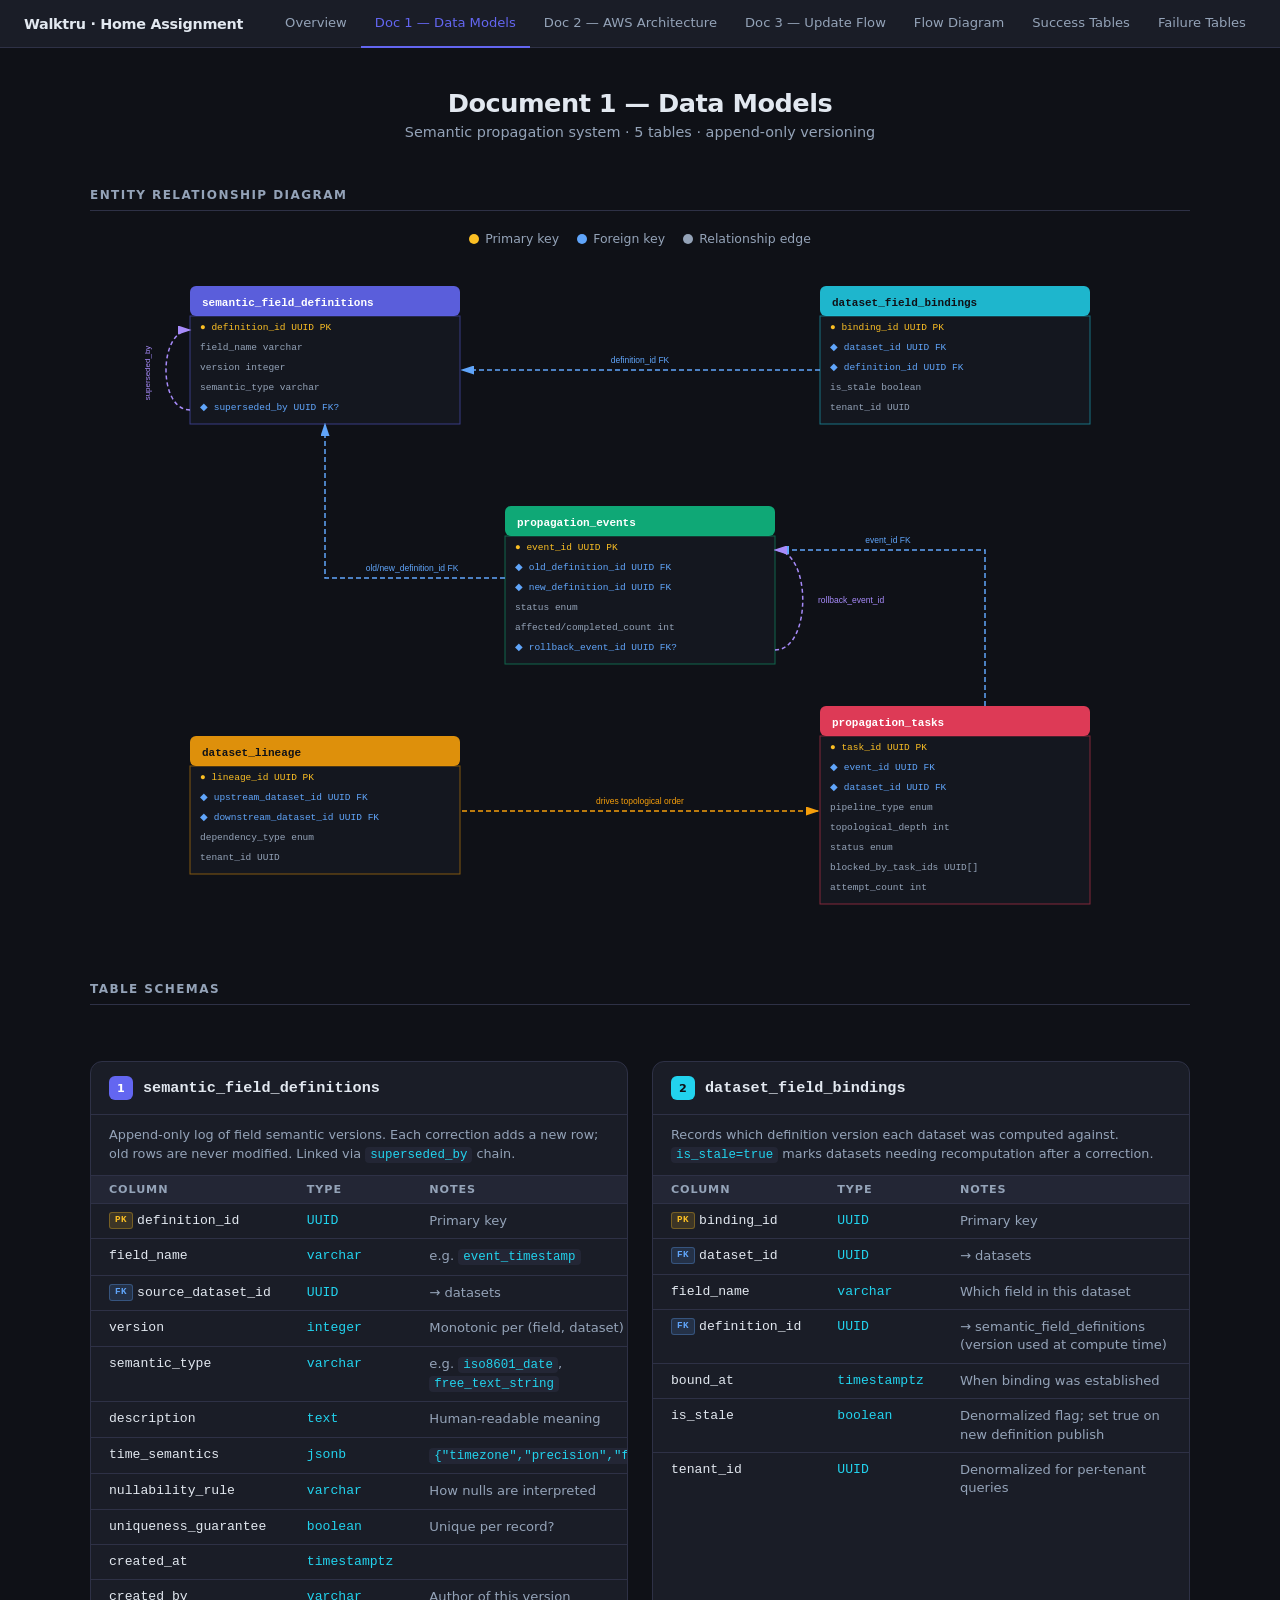
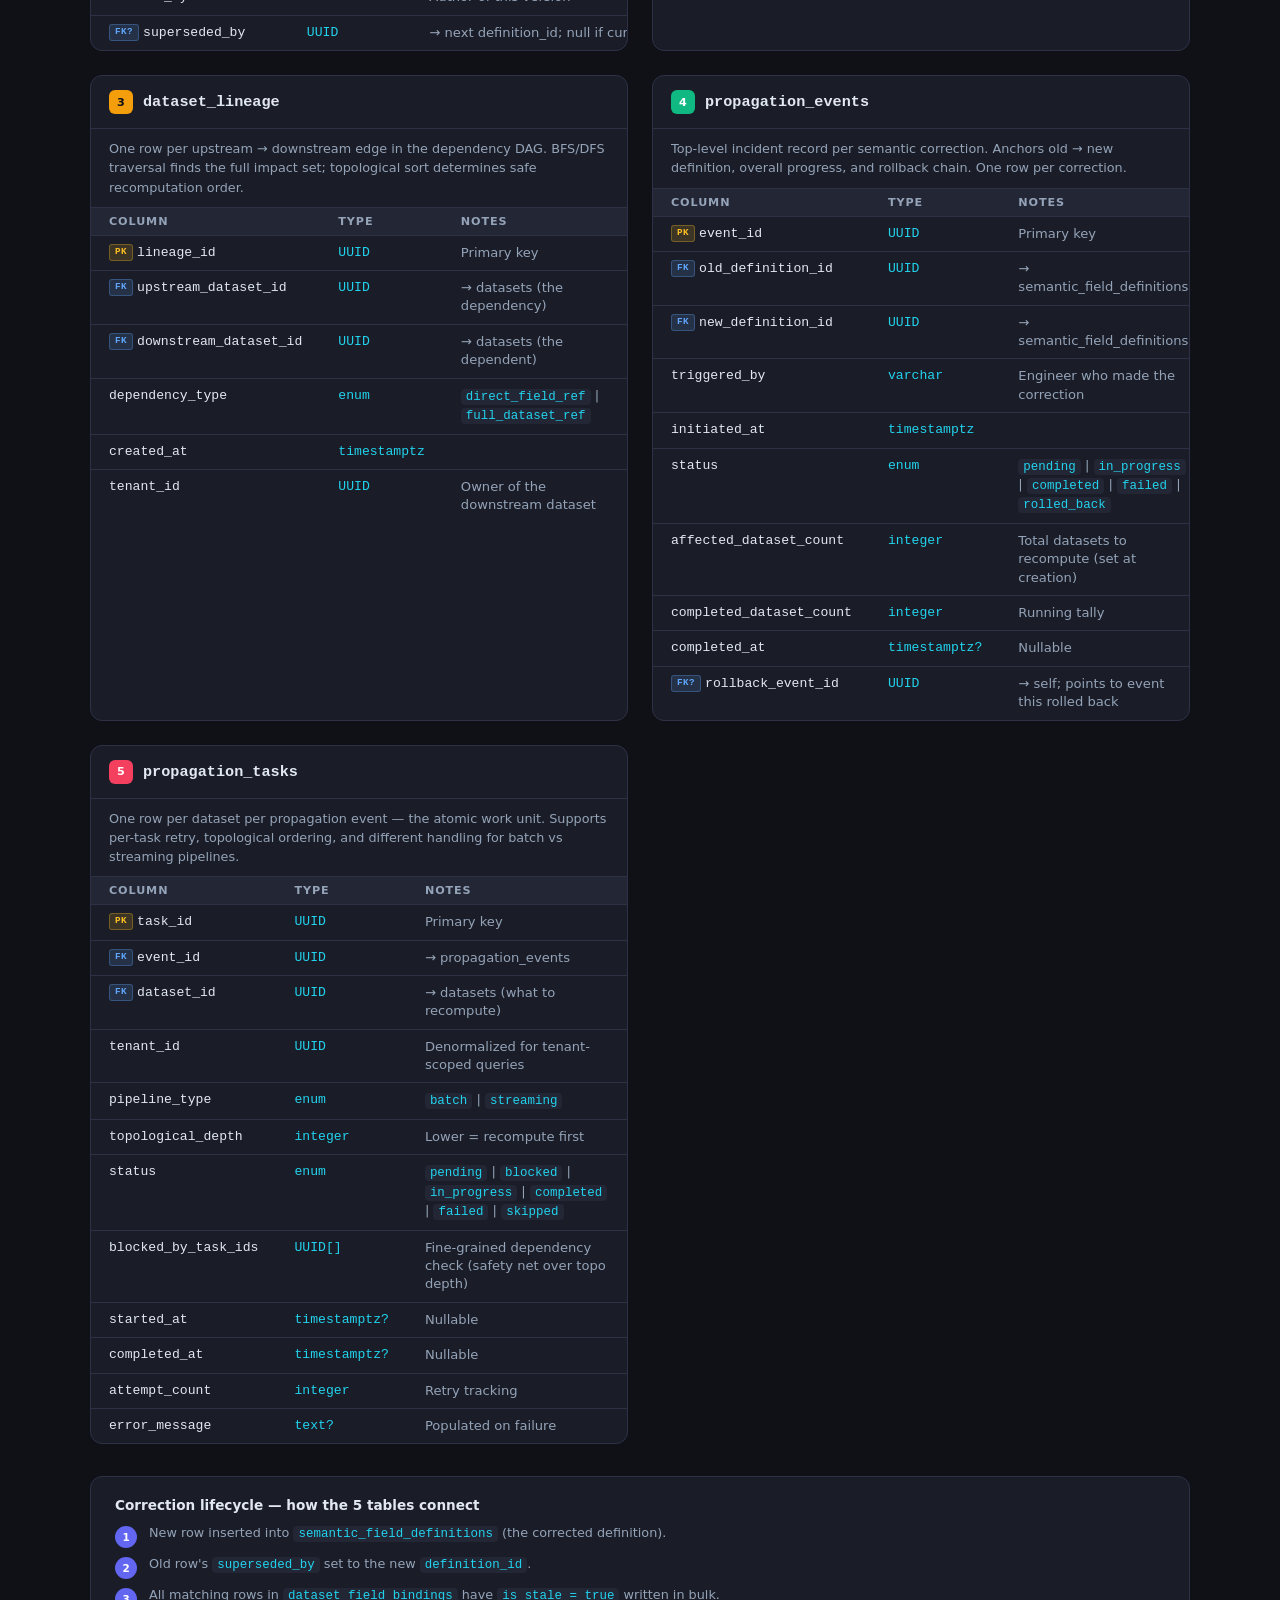
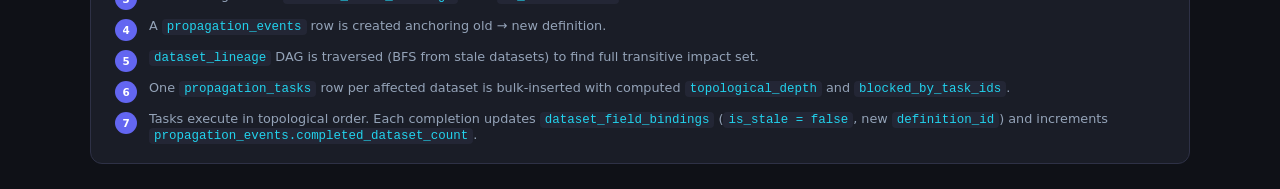
==== pages/doc1.html @ 8ffcbc3f "restructure for github pages" ====
<!DOCTYPE html>
<html lang="en">
<head>
  <meta charset="UTF-8" />
  <meta name="viewport" content="width=device-width, initial-scale=1.0" />
  <title>Doc 1 — Data Models</title>
  <link rel="stylesheet" href="../assets/style.css" />
  <style>
    /* ── ERD ── */
    .erd-container {
      max-width: 1100px;
      margin: 0 auto 56px;
    }
    .erd-wrapper {
      position: relative;
      width: 100%;
      height: 660px;
    }
    svg#erd {
      width: 100%;
      height: 100%;
      overflow: visible;
    }

    /* ── Legend ── */
    .legend {
      display: flex;
      align-items: center;
      gap: 18px;
      justify-content: center;
      margin-bottom: 20px;
      font-size: 0.78rem;
      color: var(--muted);
    }
    .legend-item { display: flex; align-items: center; gap: 6px; }
    .legend-dot { width: 10px; height: 10px; border-radius: 50%; }

    /* ── Table cards ── */
    .cards-container {
      max-width: 1100px;
      margin: 0 auto;
      display: grid;
      grid-template-columns: repeat(auto-fill, minmax(420px, 1fr));
      gap: 24px;
    }
    .card {
      background: var(--surface);
      border: 1px solid var(--border);
      border-radius: 12px;
      overflow: hidden;
    }
    .card-header {
      padding: 14px 18px;
      display: flex;
      align-items: center;
      gap: 10px;
      border-bottom: 1px solid var(--border);
    }
    .card-number {
      width: 24px;
      height: 24px;
      border-radius: 6px;
      display: flex;
      align-items: center;
      justify-content: center;
      font-size: 0.7rem;
      font-weight: 800;
      flex-shrink: 0;
    }
    .card-title {
      font-family: 'Consolas', 'Fira Code', monospace;
      font-size: 0.95rem;
      font-weight: 600;
    }
    .card-purpose {
      padding: 10px 18px;
      font-size: 0.8rem;
      color: var(--muted);
      border-bottom: 1px solid var(--border);
      line-height: 1.5;
    }
    table.schema {
      width: 100%;
      border-collapse: collapse;
    }
    table.schema thead tr { background: var(--surface2); }
    table.schema thead th {
      padding: 7px 18px;
      font-size: 0.7rem;
      font-weight: 700;
      letter-spacing: 0.08em;
      text-transform: uppercase;
      color: var(--muted);
      text-align: left;
    }
    table.schema tbody tr { border-top: 1px solid var(--border); }
    table.schema tbody tr:hover { background: rgba(255,255,255,0.02); }
    table.schema td {
      padding: 8px 18px;
      vertical-align: top;
      font-size: 0.82rem;
      line-height: 1.4;
    }
    .col-name {
      font-family: 'Consolas', 'Fira Code', monospace;
      font-weight: 500;
      white-space: nowrap;
    }
    .col-type {
      color: var(--accent2);
      font-family: 'Consolas', 'Fira Code', monospace;
      font-size: 0.75rem;
      white-space: nowrap;
    }
    .col-notes { color: var(--muted); font-size: 0.78rem; }

    /* colour strips per table */
    .c1 { background: var(--accent); }
    .c2 { background: var(--accent2); }
    .c3 { background: var(--accent3); }
    .c4 { background: var(--accent4); }
    .c5 { background: var(--accent5); }
  </style>
</head>
<body>
<div class="page-content">

<h1>Document 1 — Data Models</h1>
<p class="subtitle">Semantic propagation system · 5 tables · append-only versioning</p>

<!-- ──────────────── ERD ──────────────── -->
<div class="erd-container">
  <p class="section-title">Entity Relationship Diagram</p>

  <div class="legend">
    <div class="legend-item"><div class="legend-dot" style="background:var(--pk)"></div>Primary key</div>
    <div class="legend-item"><div class="legend-dot" style="background:var(--fk)"></div>Foreign key</div>
    <div class="legend-item"><div class="legend-dot" style="background:var(--muted)"></div>Relationship edge</div>
  </div>

  <div class="erd-wrapper">
    <svg id="erd" viewBox="0 0 1000 660" xmlns="http://www.w3.org/2000/svg">
      <defs>
        <marker id="arr-blue" markerWidth="9" markerHeight="6" refX="8" refY="3" orient="auto">
          <path d="M0,0 L9,3 L0,6 Z" fill="#60a5fa"/>
        </marker>
        <marker id="arr-purple" markerWidth="9" markerHeight="6" refX="8" refY="3" orient="auto">
          <path d="M0,0 L9,3 L0,6 Z" fill="#a78bfa"/>
        </marker>
        <marker id="arr-amber" markerWidth="9" markerHeight="6" refX="8" refY="3" orient="auto">
          <path d="M0,0 L9,3 L0,6 Z" fill="#f59e0b"/>
        </marker>
      </defs>

      <!-- T1: semantic_field_definitions -->
      <rect x="50" y="20" width="270" height="30" rx="6" fill="#6366f1" opacity="0.9"/>
      <text x="62" y="40" font-size="11" font-weight="700" font-family="Consolas,monospace" fill="white">semantic_field_definitions</text>
      <rect x="50" y="50" width="270" height="108" fill="#1a1d27" stroke="#6366f1" stroke-width="1" opacity="0.5"/>
      <text x="60" y="64"  font-size="9.5" font-family="Consolas,monospace" fill="#fbbf24">● definition_id      UUID PK</text>
      <text x="60" y="84"  font-size="9.5" font-family="Consolas,monospace" fill="#94a3b8">  field_name          varchar</text>
      <text x="60" y="104" font-size="9.5" font-family="Consolas,monospace" fill="#94a3b8">  version             integer</text>
      <text x="60" y="124" font-size="9.5" font-family="Consolas,monospace" fill="#94a3b8">  semantic_type       varchar</text>
      <text x="60" y="144" font-size="9.5" font-family="Consolas,monospace" fill="#60a5fa">◆ superseded_by      UUID FK?</text>

      <!-- T2: dataset_field_bindings -->
      <rect x="680" y="20" width="270" height="30" rx="6" fill="#22d3ee" opacity="0.85"/>
      <text x="692" y="40" font-size="11" font-weight="700" font-family="Consolas,monospace" fill="#0f1117">dataset_field_bindings</text>
      <rect x="680" y="50" width="270" height="108" fill="#1a1d27" stroke="#22d3ee" stroke-width="1" opacity="0.5"/>
      <text x="690" y="64"  font-size="9.5" font-family="Consolas,monospace" fill="#fbbf24">● binding_id         UUID PK</text>
      <text x="690" y="84"  font-size="9.5" font-family="Consolas,monospace" fill="#60a5fa">◆ dataset_id         UUID FK</text>
      <text x="690" y="104" font-size="9.5" font-family="Consolas,monospace" fill="#60a5fa">◆ definition_id      UUID FK</text>
      <text x="690" y="124" font-size="9.5" font-family="Consolas,monospace" fill="#94a3b8">  is_stale            boolean</text>
      <text x="690" y="144" font-size="9.5" font-family="Consolas,monospace" fill="#94a3b8">  tenant_id           UUID</text>

      <!-- T4: propagation_events -->
      <rect x="365" y="240" width="270" height="30" rx="6" fill="#10b981" opacity="0.9"/>
      <text x="377" y="260" font-size="11" font-weight="700" font-family="Consolas,monospace" fill="white">propagation_events</text>
      <rect x="365" y="270" width="270" height="128" fill="#1a1d27" stroke="#10b981" stroke-width="1" opacity="0.5"/>
      <text x="375" y="284" font-size="9.5" font-family="Consolas,monospace" fill="#fbbf24">● event_id               UUID PK</text>
      <text x="375" y="304" font-size="9.5" font-family="Consolas,monospace" fill="#60a5fa">◆ old_definition_id       UUID FK</text>
      <text x="375" y="324" font-size="9.5" font-family="Consolas,monospace" fill="#60a5fa">◆ new_definition_id       UUID FK</text>
      <text x="375" y="344" font-size="9.5" font-family="Consolas,monospace" fill="#94a3b8">  status                   enum</text>
      <text x="375" y="364" font-size="9.5" font-family="Consolas,monospace" fill="#94a3b8">  affected/completed_count int</text>
      <text x="375" y="384" font-size="9.5" font-family="Consolas,monospace" fill="#60a5fa">◆ rollback_event_id       UUID FK?</text>

      <!-- T3: dataset_lineage -->
      <rect x="50" y="470" width="270" height="30" rx="6" fill="#f59e0b" opacity="0.9"/>
      <text x="62" y="490" font-size="11" font-weight="700" font-family="Consolas,monospace" fill="#0f1117">dataset_lineage</text>
      <rect x="50" y="500" width="270" height="108" fill="#1a1d27" stroke="#f59e0b" stroke-width="1" opacity="0.5"/>
      <text x="60" y="514" font-size="9.5" font-family="Consolas,monospace" fill="#fbbf24">● lineage_id              UUID PK</text>
      <text x="60" y="534" font-size="9.5" font-family="Consolas,monospace" fill="#60a5fa">◆ upstream_dataset_id     UUID FK</text>
      <text x="60" y="554" font-size="9.5" font-family="Consolas,monospace" fill="#60a5fa">◆ downstream_dataset_id   UUID FK</text>
      <text x="60" y="574" font-size="9.5" font-family="Consolas,monospace" fill="#94a3b8">  dependency_type          enum</text>
      <text x="60" y="594" font-size="9.5" font-family="Consolas,monospace" fill="#94a3b8">  tenant_id                UUID</text>

      <!-- T5: propagation_tasks -->
      <rect x="680" y="440" width="270" height="30" rx="6" fill="#f43f5e" opacity="0.9"/>
      <text x="692" y="460" font-size="11" font-weight="700" font-family="Consolas,monospace" fill="white">propagation_tasks</text>
      <rect x="680" y="470" width="270" height="168" fill="#1a1d27" stroke="#f43f5e" stroke-width="1" opacity="0.5"/>
      <text x="690" y="484" font-size="9.5" font-family="Consolas,monospace" fill="#fbbf24">● task_id              UUID PK</text>
      <text x="690" y="504" font-size="9.5" font-family="Consolas,monospace" fill="#60a5fa">◆ event_id             UUID FK</text>
      <text x="690" y="524" font-size="9.5" font-family="Consolas,monospace" fill="#60a5fa">◆ dataset_id           UUID FK</text>
      <text x="690" y="544" font-size="9.5" font-family="Consolas,monospace" fill="#94a3b8">  pipeline_type          enum</text>
      <text x="690" y="564" font-size="9.5" font-family="Consolas,monospace" fill="#94a3b8">  topological_depth      int</text>
      <text x="690" y="584" font-size="9.5" font-family="Consolas,monospace" fill="#94a3b8">  status                 enum</text>
      <text x="690" y="604" font-size="9.5" font-family="Consolas,monospace" fill="#94a3b8">  blocked_by_task_ids    UUID[]</text>
      <text x="690" y="624" font-size="9.5" font-family="Consolas,monospace" fill="#94a3b8">  attempt_count          int</text>

      <!-- ARROWS -->
      <!-- 1: T2 → T1  definition_id FK -->
      <line x1="680" y1="104" x2="322" y2="104"
            stroke="#60a5fa" stroke-width="1.5" stroke-dasharray="5,3"
            marker-end="url(#arr-blue)"/>
      <text x="500" y="97" font-size="8.5" fill="#60a5fa" text-anchor="middle" font-family="sans-serif">definition_id FK</text>

      <!-- 2: T1 self-ref superseded_by -->
      <path d="M 50,144 C 18,144 18,64 50,64"
            stroke="#a78bfa" stroke-width="1.5" stroke-dasharray="4,3" fill="none"
            marker-end="url(#arr-purple)"/>
      <text x="10" y="107" font-size="8" fill="#a78bfa" text-anchor="middle" font-family="sans-serif"
            transform="rotate(-90 10 107)">superseded_by</text>

      <!-- 3: T4 → T1  old/new_definition_id FK -->
      <path d="M 365,312 L 185,312 L 185,158"
            stroke="#60a5fa" stroke-width="1.5" stroke-dasharray="5,3" fill="none"
            marker-end="url(#arr-blue)"/>
      <text x="272" y="305" font-size="8.5" fill="#60a5fa" text-anchor="middle" font-family="sans-serif">old/new_definition_id FK</text>

      <!-- 4: T5 → T4  event_id FK -->
      <path d="M 845,440 L 845,284 L 637,284"
            stroke="#60a5fa" stroke-width="1.5" stroke-dasharray="5,3" fill="none"
            marker-end="url(#arr-blue)"/>
      <text x="748" y="277" font-size="8.5" fill="#60a5fa" text-anchor="middle" font-family="sans-serif">event_id FK</text>

      <!-- 5: T4 self-ref rollback_event_id -->
      <path d="M 635,384 C 672,384 672,284 635,284"
            stroke="#a78bfa" stroke-width="1.5" stroke-dasharray="4,3" fill="none"
            marker-end="url(#arr-purple)"/>
      <text x="678" y="337" font-size="8.5" fill="#a78bfa" text-anchor="start" font-family="sans-serif">rollback_event_id</text>

      <!-- 6: T3 → T5  drives topological order -->
      <line x1="322" y1="545" x2="678" y2="545"
            stroke="#f59e0b" stroke-width="1.5" stroke-dasharray="5,3"
            marker-end="url(#arr-amber)"/>
      <text x="500" y="538" font-size="8.5" fill="#f59e0b" text-anchor="middle" font-family="sans-serif">drives topological order</text>
    </svg>
  </div>
</div>

<!-- ──────────────── TABLE CARDS ──────────────── -->
<div class="erd-container" style="margin-top:0;">
  <p class="section-title">Table Schemas</p>
</div>

<div class="cards-container">

  <!-- Table 1 -->
  <div class="card">
    <div class="card-header">
      <div class="card-number c1" style="color:white">1</div>
      <div class="card-title">semantic_field_definitions</div>
    </div>
    <div class="card-purpose">Append-only log of field semantic versions. Each correction adds a new row; old rows are never modified. Linked via <code>superseded_by</code> chain.</div>
    <table class="schema">
      <thead><tr><th>Column</th><th>Type</th><th>Notes</th></tr></thead>
      <tbody>
        <tr><td class="col-name"><span class="badge pk">PK</span>definition_id</td><td class="col-type">UUID</td><td class="col-notes">Primary key</td></tr>
        <tr><td class="col-name">field_name</td><td class="col-type">varchar</td><td class="col-notes">e.g. <code>event_timestamp</code></td></tr>
        <tr><td class="col-name"><span class="badge fk">FK</span>source_dataset_id</td><td class="col-type">UUID</td><td class="col-notes">→ datasets</td></tr>
        <tr><td class="col-name">version</td><td class="col-type">integer</td><td class="col-notes">Monotonic per (field, dataset)</td></tr>
        <tr><td class="col-name">semantic_type</td><td class="col-type">varchar</td><td class="col-notes">e.g. <code>iso8601_date</code>, <code>free_text_string</code></td></tr>
        <tr><td class="col-name">description</td><td class="col-type">text</td><td class="col-notes">Human-readable meaning</td></tr>
        <tr><td class="col-name">time_semantics</td><td class="col-type">jsonb</td><td class="col-notes"><code>{"timezone","precision","format"}</code></td></tr>
        <tr><td class="col-name">nullability_rule</td><td class="col-type">varchar</td><td class="col-notes">How nulls are interpreted</td></tr>
        <tr><td class="col-name">uniqueness_guarantee</td><td class="col-type">boolean</td><td class="col-notes">Unique per record?</td></tr>
        <tr><td class="col-name">created_at</td><td class="col-type">timestamptz</td><td class="col-notes"></td></tr>
        <tr><td class="col-name">created_by</td><td class="col-type">varchar</td><td class="col-notes">Author of this version</td></tr>
        <tr><td class="col-name"><span class="badge fk">FK?</span>superseded_by</td><td class="col-type">UUID</td><td class="col-notes">→ next definition_id; null if current</td></tr>
      </tbody>
    </table>
  </div>

  <!-- Table 2 -->
  <div class="card">
    <div class="card-header">
      <div class="card-number c2" style="color:#0f1117">2</div>
      <div class="card-title">dataset_field_bindings</div>
    </div>
    <div class="card-purpose">Records which definition version each dataset was computed against. <code>is_stale=true</code> marks datasets needing recomputation after a correction.</div>
    <table class="schema">
      <thead><tr><th>Column</th><th>Type</th><th>Notes</th></tr></thead>
      <tbody>
        <tr><td class="col-name"><span class="badge pk">PK</span>binding_id</td><td class="col-type">UUID</td><td class="col-notes">Primary key</td></tr>
        <tr><td class="col-name"><span class="badge fk">FK</span>dataset_id</td><td class="col-type">UUID</td><td class="col-notes">→ datasets</td></tr>
        <tr><td class="col-name">field_name</td><td class="col-type">varchar</td><td class="col-notes">Which field in this dataset</td></tr>
        <tr><td class="col-name"><span class="badge fk">FK</span>definition_id</td><td class="col-type">UUID</td><td class="col-notes">→ semantic_field_definitions (version used at compute time)</td></tr>
        <tr><td class="col-name">bound_at</td><td class="col-type">timestamptz</td><td class="col-notes">When binding was established</td></tr>
        <tr><td class="col-name">is_stale</td><td class="col-type">boolean</td><td class="col-notes">Denormalized flag; set true on new definition publish</td></tr>
        <tr><td class="col-name">tenant_id</td><td class="col-type">UUID</td><td class="col-notes">Denormalized for per-tenant queries</td></tr>
      </tbody>
    </table>
  </div>

  <!-- Table 3 -->
  <div class="card">
    <div class="card-header">
      <div class="card-number c3" style="color:#0f1117">3</div>
      <div class="card-title">dataset_lineage</div>
    </div>
    <div class="card-purpose">One row per upstream → downstream edge in the dependency DAG. BFS/DFS traversal finds the full impact set; topological sort determines safe recomputation order.</div>
    <table class="schema">
      <thead><tr><th>Column</th><th>Type</th><th>Notes</th></tr></thead>
      <tbody>
        <tr><td class="col-name"><span class="badge pk">PK</span>lineage_id</td><td class="col-type">UUID</td><td class="col-notes">Primary key</td></tr>
        <tr><td class="col-name"><span class="badge fk">FK</span>upstream_dataset_id</td><td class="col-type">UUID</td><td class="col-notes">→ datasets (the dependency)</td></tr>
        <tr><td class="col-name"><span class="badge fk">FK</span>downstream_dataset_id</td><td class="col-type">UUID</td><td class="col-notes">→ datasets (the dependent)</td></tr>
        <tr><td class="col-name">dependency_type</td><td class="col-type">enum</td><td class="col-notes"><code>direct_field_ref</code> | <code>full_dataset_ref</code></td></tr>
        <tr><td class="col-name">created_at</td><td class="col-type">timestamptz</td><td class="col-notes"></td></tr>
        <tr><td class="col-name">tenant_id</td><td class="col-type">UUID</td><td class="col-notes">Owner of the downstream dataset</td></tr>
      </tbody>
    </table>
  </div>

  <!-- Table 4 -->
  <div class="card">
    <div class="card-header">
      <div class="card-number c4" style="color:white">4</div>
      <div class="card-title">propagation_events</div>
    </div>
    <div class="card-purpose">Top-level incident record per semantic correction. Anchors old → new definition, overall progress, and rollback chain. One row per correction.</div>
    <table class="schema">
      <thead><tr><th>Column</th><th>Type</th><th>Notes</th></tr></thead>
      <tbody>
        <tr><td class="col-name"><span class="badge pk">PK</span>event_id</td><td class="col-type">UUID</td><td class="col-notes">Primary key</td></tr>
        <tr><td class="col-name"><span class="badge fk">FK</span>old_definition_id</td><td class="col-type">UUID</td><td class="col-notes">→ semantic_field_definitions</td></tr>
        <tr><td class="col-name"><span class="badge fk">FK</span>new_definition_id</td><td class="col-type">UUID</td><td class="col-notes">→ semantic_field_definitions</td></tr>
        <tr><td class="col-name">triggered_by</td><td class="col-type">varchar</td><td class="col-notes">Engineer who made the correction</td></tr>
        <tr><td class="col-name">initiated_at</td><td class="col-type">timestamptz</td><td class="col-notes"></td></tr>
        <tr><td class="col-name">status</td><td class="col-type">enum</td><td class="col-notes"><code>pending</code> | <code>in_progress</code> | <code>completed</code> | <code>failed</code> | <code>rolled_back</code></td></tr>
        <tr><td class="col-name">affected_dataset_count</td><td class="col-type">integer</td><td class="col-notes">Total datasets to recompute (set at creation)</td></tr>
        <tr><td class="col-name">completed_dataset_count</td><td class="col-type">integer</td><td class="col-notes">Running tally</td></tr>
        <tr><td class="col-name">completed_at</td><td class="col-type">timestamptz?</td><td class="col-notes">Nullable</td></tr>
        <tr><td class="col-name"><span class="badge fk">FK?</span>rollback_event_id</td><td class="col-type">UUID</td><td class="col-notes">→ self; points to event this rolled back</td></tr>
      </tbody>
    </table>
  </div>

  <!-- Table 5 -->
  <div class="card">
    <div class="card-header">
      <div class="card-number c5" style="color:white">5</div>
      <div class="card-title">propagation_tasks</div>
    </div>
    <div class="card-purpose">One row per dataset per propagation event — the atomic work unit. Supports per-task retry, topological ordering, and different handling for batch vs streaming pipelines.</div>
    <table class="schema">
      <thead><tr><th>Column</th><th>Type</th><th>Notes</th></tr></thead>
      <tbody>
        <tr><td class="col-name"><span class="badge pk">PK</span>task_id</td><td class="col-type">UUID</td><td class="col-notes">Primary key</td></tr>
        <tr><td class="col-name"><span class="badge fk">FK</span>event_id</td><td class="col-type">UUID</td><td class="col-notes">→ propagation_events</td></tr>
        <tr><td class="col-name"><span class="badge fk">FK</span>dataset_id</td><td class="col-type">UUID</td><td class="col-notes">→ datasets (what to recompute)</td></tr>
        <tr><td class="col-name">tenant_id</td><td class="col-type">UUID</td><td class="col-notes">Denormalized for tenant-scoped queries</td></tr>
        <tr><td class="col-name">pipeline_type</td><td class="col-type">enum</td><td class="col-notes"><code>batch</code> | <code>streaming</code></td></tr>
        <tr><td class="col-name">topological_depth</td><td class="col-type">integer</td><td class="col-notes">Lower = recompute first</td></tr>
        <tr><td class="col-name">status</td><td class="col-type">enum</td><td class="col-notes"><code>pending</code> | <code>blocked</code> | <code>in_progress</code> | <code>completed</code> | <code>failed</code> | <code>skipped</code></td></tr>
        <tr><td class="col-name">blocked_by_task_ids</td><td class="col-type">UUID[]</td><td class="col-notes">Fine-grained dependency check (safety net over topo depth)</td></tr>
        <tr><td class="col-name">started_at</td><td class="col-type">timestamptz?</td><td class="col-notes">Nullable</td></tr>
        <tr><td class="col-name">completed_at</td><td class="col-type">timestamptz?</td><td class="col-notes">Nullable</td></tr>
        <tr><td class="col-name">attempt_count</td><td class="col-type">integer</td><td class="col-notes">Retry tracking</td></tr>
        <tr><td class="col-name">error_message</td><td class="col-type">text?</td><td class="col-notes">Populated on failure</td></tr>
      </tbody>
    </table>
  </div>

</div>

<!-- ──────────────── EVENT FLOW ──────────────── -->
<div class="flow-note">
  <h3>Correction lifecycle — how the 5 tables connect</h3>
  <div class="flow-steps">
    <div class="flow-step"><div class="step-num">1</div><span>New row inserted into <code>semantic_field_definitions</code> (the corrected definition).</span></div>
    <div class="flow-step"><div class="step-num">2</div><span>Old row's <code>superseded_by</code> set to the new <code>definition_id</code>.</span></div>
    <div class="flow-step"><div class="step-num">3</div><span>All matching rows in <code>dataset_field_bindings</code> have <code>is_stale = true</code> written in bulk.</span></div>
    <div class="flow-step"><div class="step-num">4</div><span>A <code>propagation_events</code> row is created anchoring old → new definition.</span></div>
    <div class="flow-step"><div class="step-num">5</div><span><code>dataset_lineage</code> DAG is traversed (BFS from stale datasets) to find full transitive impact set.</span></div>
    <div class="flow-step"><div class="step-num">6</div><span>One <code>propagation_tasks</code> row per affected dataset is bulk-inserted with computed <code>topological_depth</code> and <code>blocked_by_task_ids</code>.</span></div>
    <div class="flow-step"><div class="step-num">7</div><span>Tasks execute in topological order. Each completion updates <code>dataset_field_bindings</code> (<code>is_stale = false</code>, new <code>definition_id</code>) and increments <code>propagation_events.completed_dataset_count</code>.</span></div>
  </div>
</div>

</div>
<script src="../assets/nav.js"></script>
</body>
</html>
---- assets/style.css ----
:root {
  --bg: #0f1117;
  --surface: #1a1d27;
  --surface2: #232635;
  --border: #2e3146;
  --accent: #6366f1;
  --accent2: #22d3ee;
  --accent3: #f59e0b;
  --accent4: #10b981;
  --accent5: #f43f5e;
  --text: #e2e8f0;
  --muted: #94a3b8;
  --pk: #fbbf24;
  --fk: #60a5fa;
}

* { box-sizing: border-box; margin: 0; padding: 0; }

body {
  background: var(--bg);
  color: var(--text);
  font-family: 'Segoe UI', system-ui, sans-serif;
  font-size: 14px;
}

/* ── Nav ── */
nav.site-nav {
  position: sticky;
  top: 0;
  z-index: 100;
  background: var(--surface);
  border-bottom: 1px solid var(--border);
  display: flex;
  align-items: center;
  padding: 0 24px;
  height: 48px;
  gap: 0;
}

nav.site-nav .nav-brand {
  font-weight: 700;
  font-size: 0.9rem;
  color: var(--text);
  margin-right: 28px;
  text-decoration: none;
  letter-spacing: -0.3px;
  white-space: nowrap;
}

nav.site-nav a:not(.nav-brand) {
  text-decoration: none;
  color: var(--muted);
  font-size: 0.82rem;
  padding: 0 14px;
  height: 48px;
  display: flex;
  align-items: center;
  border-bottom: 2px solid transparent;
  transition: color 0.15s, border-color 0.15s;
  white-space: nowrap;
}

nav.site-nav a:not(.nav-brand):hover { color: var(--text); }

nav.site-nav a.active {
  color: var(--accent);
  border-bottom-color: var(--accent);
}

/* ── Page content ── */
.page-content {
  padding: 40px 24px;
}

/* ── Typography ── */
h1 {
  text-align: center;
  font-size: 1.6rem;
  margin-bottom: 6px;
  color: var(--text);
  letter-spacing: -0.5px;
}

.subtitle {
  text-align: center;
  color: var(--muted);
  margin-bottom: 48px;
  font-size: 0.9rem;
}

.section-title {
  font-size: 0.75rem;
  font-weight: 700;
  letter-spacing: 0.12em;
  text-transform: uppercase;
  color: var(--muted);
  margin-bottom: 20px;
  padding-bottom: 8px;
  border-bottom: 1px solid var(--border);
}

/* ── Badges ── */
.badge {
  display: inline-block;
  font-size: 0.58rem;
  font-weight: 800;
  letter-spacing: 0.05em;
  padding: 1px 5px;
  border-radius: 3px;
  margin-right: 4px;
  vertical-align: middle;
}
.pk { background: rgba(251,191,36,0.15); color: var(--pk); border: 1px solid rgba(251,191,36,0.3); }
.fk { background: rgba(96,165,250,0.15); color: var(--fk); border: 1px solid rgba(96,165,250,0.3); }

code {
  font-family: 'Consolas', 'Fira Code', monospace;
  background: var(--surface2);
  padding: 1px 5px;
  border-radius: 4px;
  font-size: 0.78rem;
  color: var(--accent2);
}

/* ── Flow note (shared between doc1 + doc3) ── */
.flow-note {
  max-width: 1100px;
  margin: 32px auto 0;
  background: var(--surface);
  border: 1px solid var(--border);
  border-radius: 12px;
  padding: 20px 24px;
}
.flow-note h3 {
  font-size: 0.85rem;
  color: var(--text);
  margin-bottom: 12px;
}
.flow-steps { display: flex; flex-direction: column; gap: 8px; }
.flow-step {
  display: flex;
  align-items: flex-start;
  gap: 12px;
  font-size: 0.8rem;
  color: var(--muted);
}
.step-num {
  width: 22px;
  height: 22px;
  border-radius: 50%;
  background: var(--accent);
  color: white;
  font-size: 0.65rem;
  font-weight: 800;
  display: flex;
  align-items: center;
  justify-content: center;
  flex-shrink: 0;
  margin-top: 1px;
}
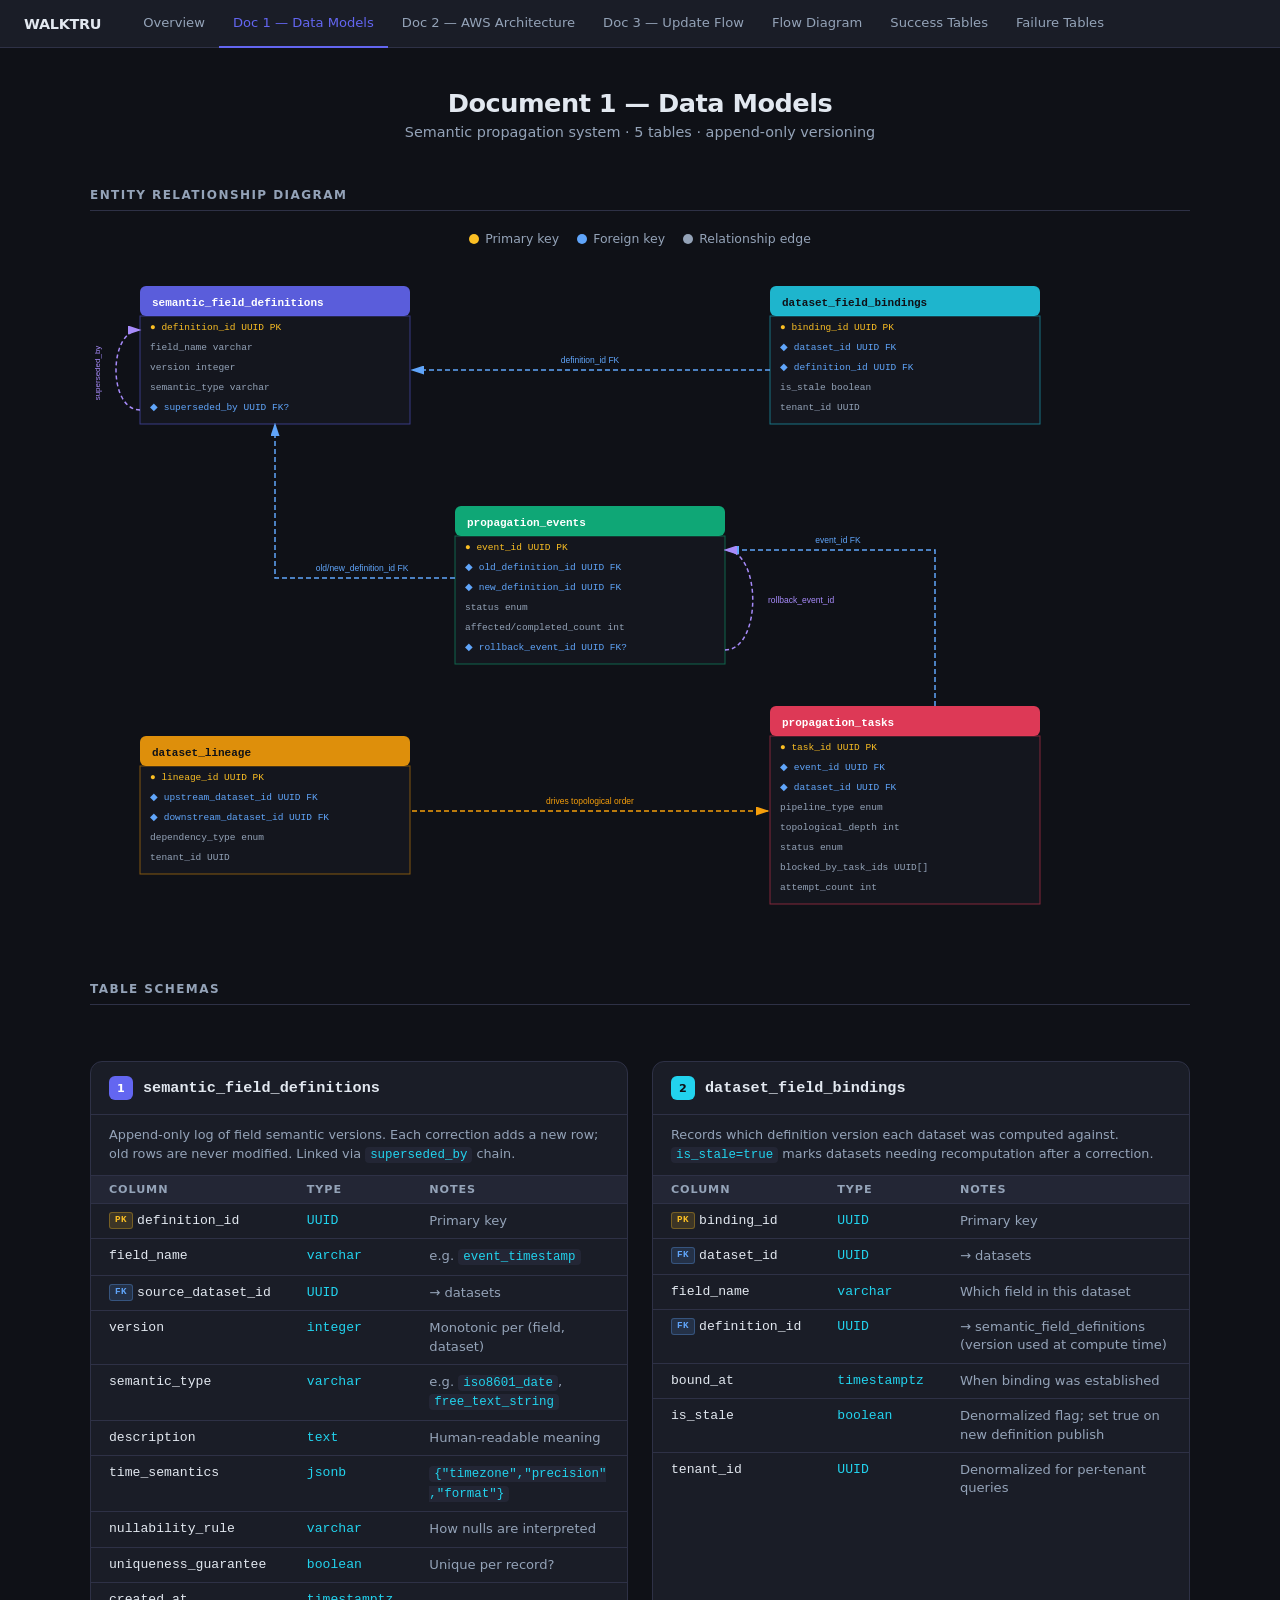
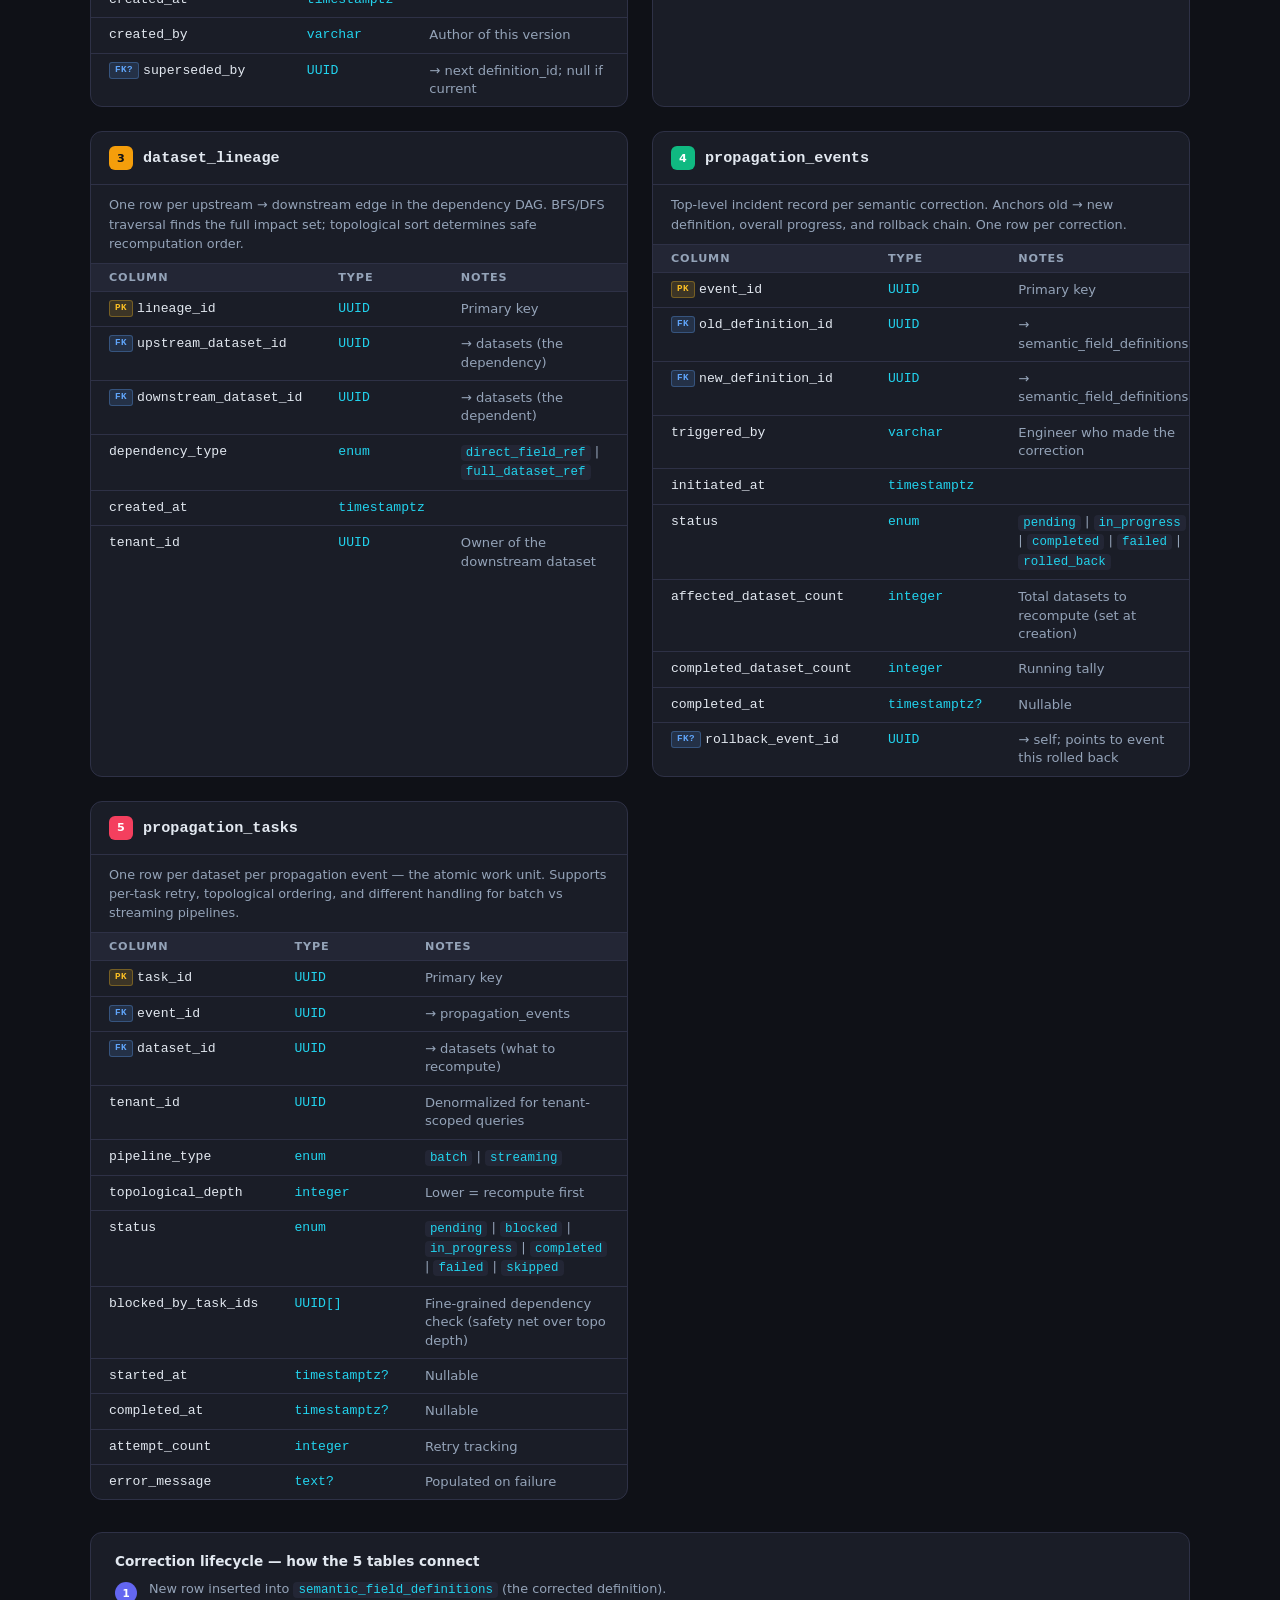
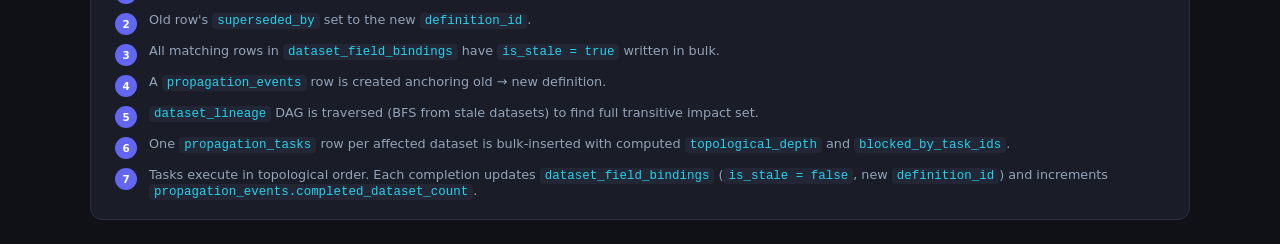
==== commit d7d09d5e: "implement diagram zoom functionality and enhance responsive styles across documents" ====
--- a/pages/doc1.html
+++ b/pages/doc1.html
@@ -120,6 +120,17 @@
     .c3 { background: var(--accent3); }
     .c4 { background: var(--accent4); }
     .c5 { background: var(--accent5); }
+
+    @media (max-width: 700px) {
+      .erd-container { margin-bottom: 36px; }
+      .legend { gap: 10px; align-items: flex-start; justify-content: flex-start; }
+      .cards-container { grid-template-columns: minmax(0, 1fr); gap: 16px; }
+      .card { min-width: 0; }
+      .card-header, .card-purpose { padding-left: 14px; padding-right: 14px; }
+      .card { overflow-x: auto; }
+      table.schema { min-width: 620px; }
+      table.schema thead th, table.schema td { padding-left: 12px; padding-right: 12px; }
+    }
   </style>
 </head>
 <body>
@@ -138,7 +149,7 @@
     <div class="legend-item"><div class="legend-dot" style="background:var(--muted)"></div>Relationship edge</div>
   </div>
 
-  <div class="erd-wrapper">
+  <div class="erd-wrapper diagram-zoom">
     <svg id="erd" viewBox="0 0 1000 660" xmlns="http://www.w3.org/2000/svg">
       <defs>
         <marker id="arr-blue" markerWidth="9" markerHeight="6" refX="8" refY="3" orient="auto">
@@ -389,5 +400,6 @@
 
 </div>
 <script src="../assets/nav.js"></script>
+<script src="../assets/diagram-zoom.js"></script>
 </body>
 </html>
--- a/assets/style.css
+++ b/assets/style.css
@@ -45,9 +45,34 @@
   text-decoration: none;
   letter-spacing: -0.3px;
   white-space: nowrap;
-}
-
-nav.site-nav a:not(.nav-brand) {
+  flex: 0 0 auto;
+}
+
+nav.site-nav .nav-links {
+  display: flex;
+  align-items: center;
+  min-width: 0;
+  overflow-x: auto;
+  overflow-y: hidden;
+  overscroll-behavior-x: contain;
+  scrollbar-width: thin;
+  scrollbar-color: var(--accent) var(--surface2);
+}
+
+nav.site-nav .nav-links::-webkit-scrollbar {
+  height: 8px;
+}
+
+nav.site-nav .nav-links::-webkit-scrollbar-track {
+  background: var(--surface2);
+}
+
+nav.site-nav .nav-links::-webkit-scrollbar-thumb {
+  background: var(--accent);
+  border-radius: 999px;
+}
+
+nav.site-nav .nav-links a {
   text-decoration: none;
   color: var(--muted);
   font-size: 0.82rem;
@@ -58,13 +83,28 @@
   border-bottom: 2px solid transparent;
   transition: color 0.15s, border-color 0.15s;
   white-space: nowrap;
-}
-
-nav.site-nav a:not(.nav-brand):hover { color: var(--text); }
+  flex: 0 0 auto;
+}
+
+nav.site-nav .nav-links a:hover { color: var(--text); }
 
 nav.site-nav a.active {
   color: var(--accent);
   border-bottom-color: var(--accent);
+}
+
+@media (max-width: 700px) {
+  nav.site-nav {
+    padding: 0 12px;
+  }
+
+  nav.site-nav .nav-brand {
+    margin-right: 16px;
+  }
+
+  nav.site-nav .nav-links a {
+    padding: 0 10px;
+  }
 }
 
 /* ── Page content ── */
@@ -120,6 +160,61 @@
   border-radius: 4px;
   font-size: 0.78rem;
   color: var(--accent2);
+  overflow-wrap: anywhere;
+}
+
+/* ── Diagram pinch/drag zoom ── */
+.diagram-zoom {
+  overflow: hidden;
+  touch-action: none;
+  cursor: grab;
+  overscroll-behavior: contain;
+}
+
+.diagram-zoom.is-dragging {
+  cursor: grabbing;
+}
+
+.diagram-zoom svg {
+  transform-origin: 0 0;
+  will-change: transform;
+  user-select: none;
+}
+
+.diagram-zoom:not(.diagram-zoom-ready) svg {
+  max-width: 100%;
+}
+
+.diagram-zoom-ready {
+  position: relative;
+}
+
+.diagram-zoom-ready svg {
+  max-width: none;
+}
+
+@media (max-width: 700px) {
+  .page-content {
+    padding: 28px 16px;
+  }
+
+  h1 {
+    font-size: 1.35rem;
+    line-height: 1.25;
+  }
+
+  .subtitle {
+    margin-bottom: 32px;
+    line-height: 1.5;
+  }
+
+  .flow-note {
+    padding: 16px;
+  }
+
+  .flow-step {
+    gap: 10px;
+  }
 }
 
 /* ── Flow note (shared between doc1 + doc3) ── */
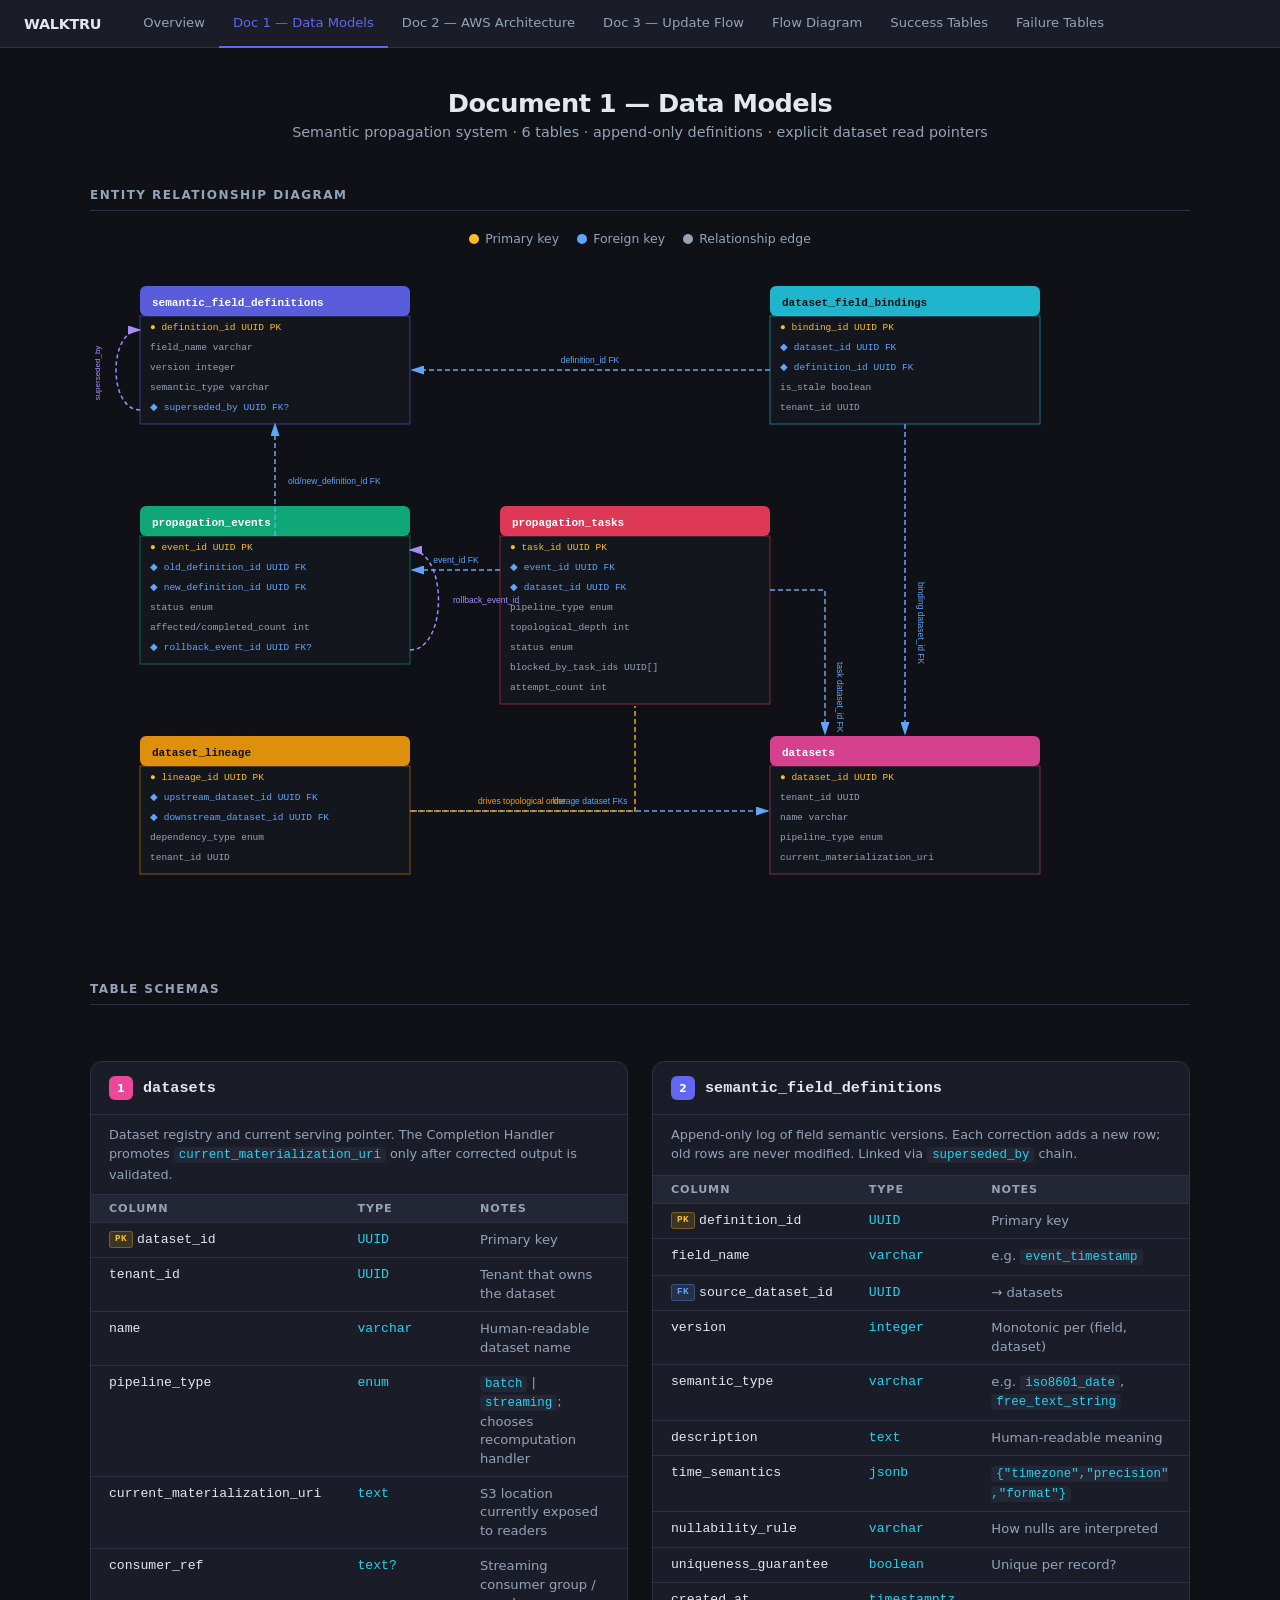
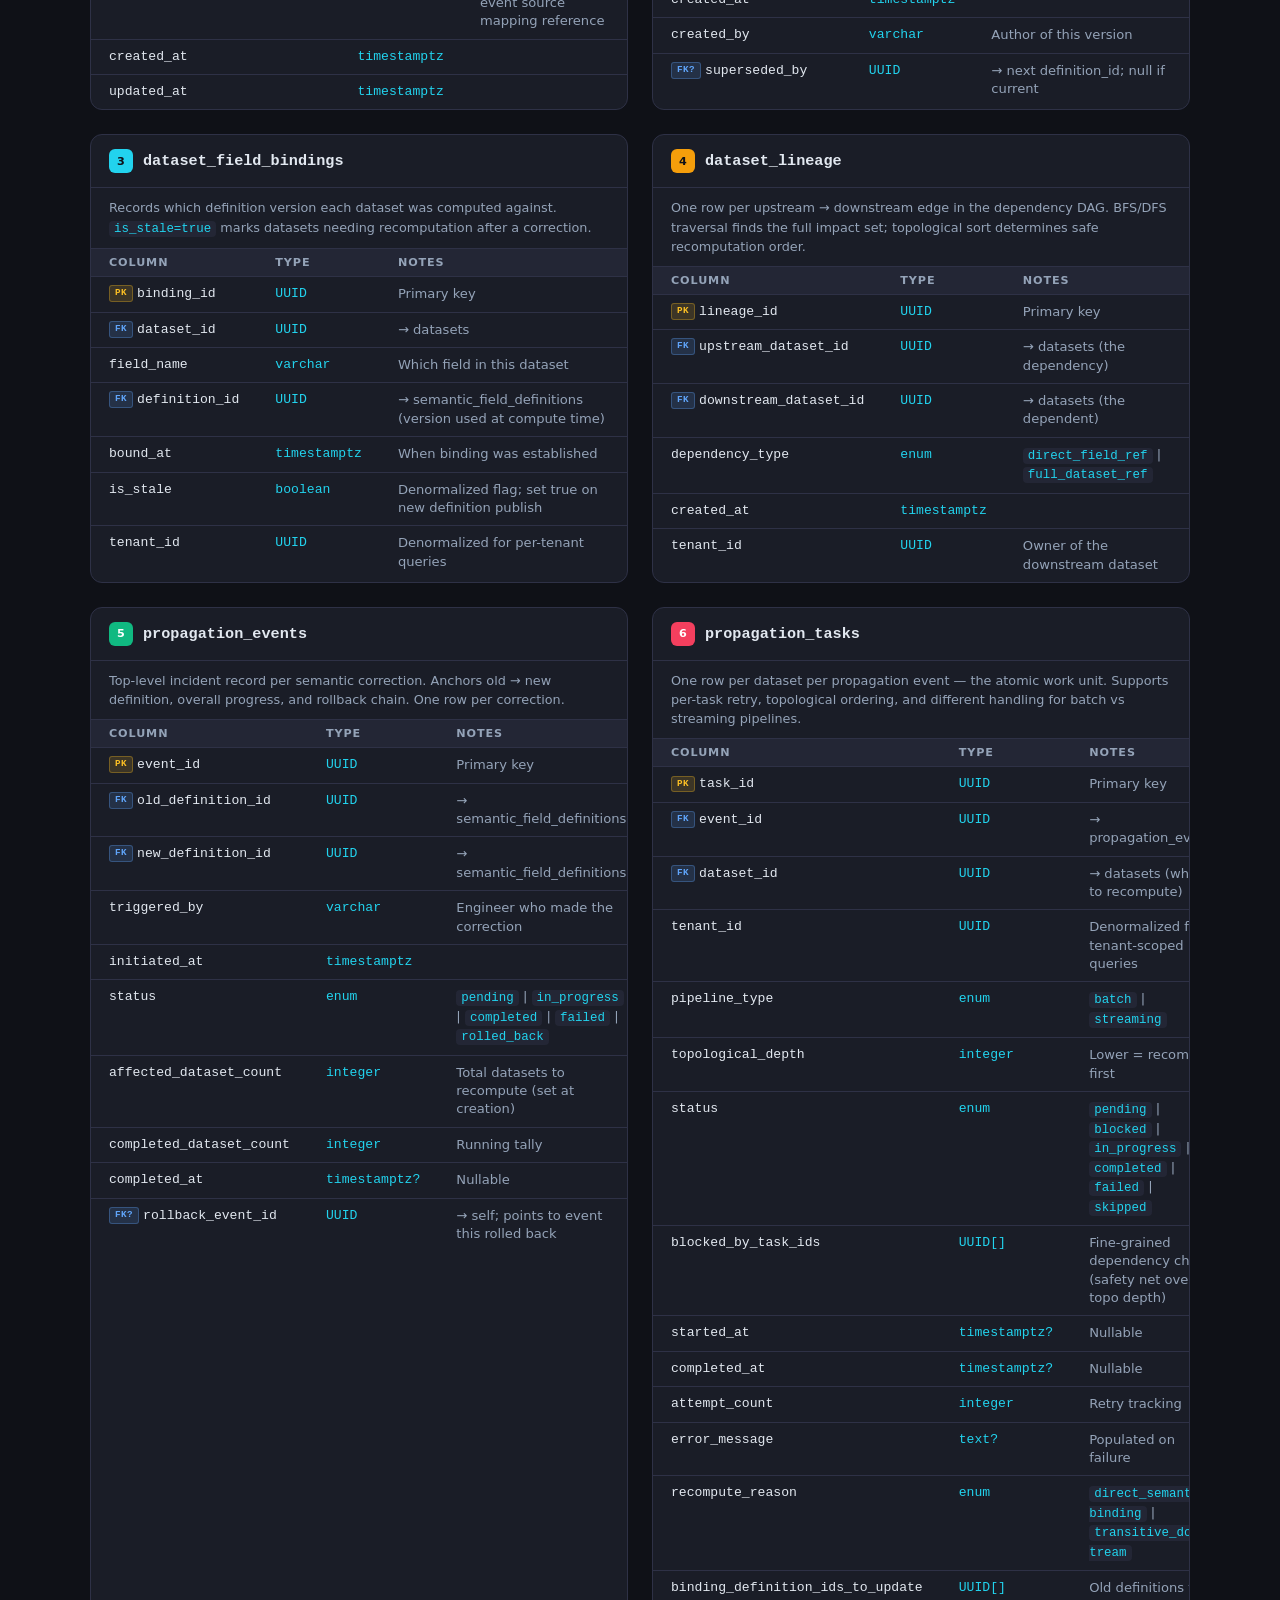
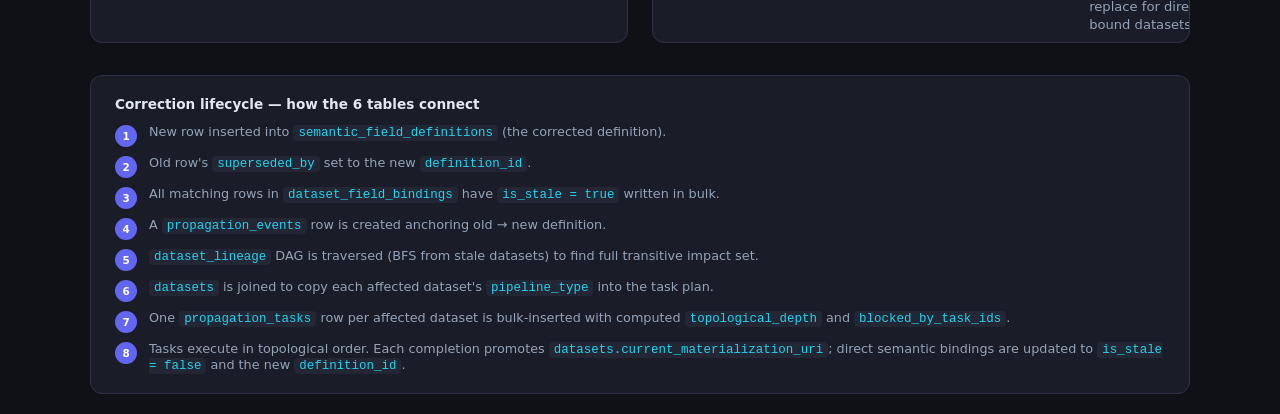
==== commit 3f66d1b2: "Refactor documentation to clarify dataset handling and update flow processes - Updated references to" ====
--- a/pages/doc1.html
+++ b/pages/doc1.html
@@ -120,6 +120,7 @@
     .c3 { background: var(--accent3); }
     .c4 { background: var(--accent4); }
     .c5 { background: var(--accent5); }
+    .c6 { background: #ec4899; }
 
     @media (max-width: 700px) {
       .erd-container { margin-bottom: 36px; }
@@ -137,7 +138,7 @@
 <div class="page-content">
 
 <h1>Document 1 — Data Models</h1>
-<p class="subtitle">Semantic propagation system · 5 tables · append-only versioning</p>
+<p class="subtitle">Semantic propagation system · 6 tables · append-only definitions · explicit dataset read pointers</p>
 
 <!-- ──────────────── ERD ──────────────── -->
 <div class="erd-container">
@@ -184,15 +185,28 @@
       <text x="690" y="144" font-size="9.5" font-family="Consolas,monospace" fill="#94a3b8">  tenant_id           UUID</text>
 
       <!-- T4: propagation_events -->
-      <rect x="365" y="240" width="270" height="30" rx="6" fill="#10b981" opacity="0.9"/>
-      <text x="377" y="260" font-size="11" font-weight="700" font-family="Consolas,monospace" fill="white">propagation_events</text>
-      <rect x="365" y="270" width="270" height="128" fill="#1a1d27" stroke="#10b981" stroke-width="1" opacity="0.5"/>
-      <text x="375" y="284" font-size="9.5" font-family="Consolas,monospace" fill="#fbbf24">● event_id               UUID PK</text>
-      <text x="375" y="304" font-size="9.5" font-family="Consolas,monospace" fill="#60a5fa">◆ old_definition_id       UUID FK</text>
-      <text x="375" y="324" font-size="9.5" font-family="Consolas,monospace" fill="#60a5fa">◆ new_definition_id       UUID FK</text>
-      <text x="375" y="344" font-size="9.5" font-family="Consolas,monospace" fill="#94a3b8">  status                   enum</text>
-      <text x="375" y="364" font-size="9.5" font-family="Consolas,monospace" fill="#94a3b8">  affected/completed_count int</text>
-      <text x="375" y="384" font-size="9.5" font-family="Consolas,monospace" fill="#60a5fa">◆ rollback_event_id       UUID FK?</text>
+      <rect x="50" y="240" width="270" height="30" rx="6" fill="#10b981" opacity="0.9"/>
+      <text x="62" y="260" font-size="11" font-weight="700" font-family="Consolas,monospace" fill="white">propagation_events</text>
+      <rect x="50" y="270" width="270" height="128" fill="#1a1d27" stroke="#10b981" stroke-width="1" opacity="0.5"/>
+      <text x="60" y="284" font-size="9.5" font-family="Consolas,monospace" fill="#fbbf24">● event_id               UUID PK</text>
+      <text x="60" y="304" font-size="9.5" font-family="Consolas,monospace" fill="#60a5fa">◆ old_definition_id       UUID FK</text>
+      <text x="60" y="324" font-size="9.5" font-family="Consolas,monospace" fill="#60a5fa">◆ new_definition_id       UUID FK</text>
+      <text x="60" y="344" font-size="9.5" font-family="Consolas,monospace" fill="#94a3b8">  status                   enum</text>
+      <text x="60" y="364" font-size="9.5" font-family="Consolas,monospace" fill="#94a3b8">  affected/completed_count int</text>
+      <text x="60" y="384" font-size="9.5" font-family="Consolas,monospace" fill="#60a5fa">◆ rollback_event_id       UUID FK?</text>
+
+      <!-- T5: propagation_tasks -->
+      <rect x="410" y="240" width="270" height="30" rx="6" fill="#f43f5e" opacity="0.9"/>
+      <text x="422" y="260" font-size="11" font-weight="700" font-family="Consolas,monospace" fill="white">propagation_tasks</text>
+      <rect x="410" y="270" width="270" height="168" fill="#1a1d27" stroke="#f43f5e" stroke-width="1" opacity="0.5"/>
+      <text x="420" y="284" font-size="9.5" font-family="Consolas,monospace" fill="#fbbf24">● task_id              UUID PK</text>
+      <text x="420" y="304" font-size="9.5" font-family="Consolas,monospace" fill="#60a5fa">◆ event_id             UUID FK</text>
+      <text x="420" y="324" font-size="9.5" font-family="Consolas,monospace" fill="#60a5fa">◆ dataset_id           UUID FK</text>
+      <text x="420" y="344" font-size="9.5" font-family="Consolas,monospace" fill="#94a3b8">  pipeline_type          enum</text>
+      <text x="420" y="364" font-size="9.5" font-family="Consolas,monospace" fill="#94a3b8">  topological_depth      int</text>
+      <text x="420" y="384" font-size="9.5" font-family="Consolas,monospace" fill="#94a3b8">  status                 enum</text>
+      <text x="420" y="404" font-size="9.5" font-family="Consolas,monospace" fill="#94a3b8">  blocked_by_task_ids    UUID[]</text>
+      <text x="420" y="424" font-size="9.5" font-family="Consolas,monospace" fill="#94a3b8">  attempt_count          int</text>
 
       <!-- T3: dataset_lineage -->
       <rect x="50" y="470" width="270" height="30" rx="6" fill="#f59e0b" opacity="0.9"/>
@@ -204,18 +218,15 @@
       <text x="60" y="574" font-size="9.5" font-family="Consolas,monospace" fill="#94a3b8">  dependency_type          enum</text>
       <text x="60" y="594" font-size="9.5" font-family="Consolas,monospace" fill="#94a3b8">  tenant_id                UUID</text>
 
-      <!-- T5: propagation_tasks -->
-      <rect x="680" y="440" width="270" height="30" rx="6" fill="#f43f5e" opacity="0.9"/>
-      <text x="692" y="460" font-size="11" font-weight="700" font-family="Consolas,monospace" fill="white">propagation_tasks</text>
-      <rect x="680" y="470" width="270" height="168" fill="#1a1d27" stroke="#f43f5e" stroke-width="1" opacity="0.5"/>
-      <text x="690" y="484" font-size="9.5" font-family="Consolas,monospace" fill="#fbbf24">● task_id              UUID PK</text>
-      <text x="690" y="504" font-size="9.5" font-family="Consolas,monospace" fill="#60a5fa">◆ event_id             UUID FK</text>
-      <text x="690" y="524" font-size="9.5" font-family="Consolas,monospace" fill="#60a5fa">◆ dataset_id           UUID FK</text>
-      <text x="690" y="544" font-size="9.5" font-family="Consolas,monospace" fill="#94a3b8">  pipeline_type          enum</text>
-      <text x="690" y="564" font-size="9.5" font-family="Consolas,monospace" fill="#94a3b8">  topological_depth      int</text>
-      <text x="690" y="584" font-size="9.5" font-family="Consolas,monospace" fill="#94a3b8">  status                 enum</text>
-      <text x="690" y="604" font-size="9.5" font-family="Consolas,monospace" fill="#94a3b8">  blocked_by_task_ids    UUID[]</text>
-      <text x="690" y="624" font-size="9.5" font-family="Consolas,monospace" fill="#94a3b8">  attempt_count          int</text>
+      <!-- T0: datasets -->
+      <rect x="680" y="470" width="270" height="30" rx="6" fill="#ec4899" opacity="0.9"/>
+      <text x="692" y="490" font-size="11" font-weight="700" font-family="Consolas,monospace" fill="white">datasets</text>
+      <rect x="680" y="500" width="270" height="108" fill="#1a1d27" stroke="#ec4899" stroke-width="1" opacity="0.5"/>
+      <text x="690" y="514" font-size="9.5" font-family="Consolas,monospace" fill="#fbbf24">● dataset_id          UUID PK</text>
+      <text x="690" y="534" font-size="9.5" font-family="Consolas,monospace" fill="#94a3b8">  tenant_id           UUID</text>
+      <text x="690" y="554" font-size="9.5" font-family="Consolas,monospace" fill="#94a3b8">  name                varchar</text>
+      <text x="690" y="574" font-size="9.5" font-family="Consolas,monospace" fill="#94a3b8">  pipeline_type       enum</text>
+      <text x="690" y="594" font-size="9.5" font-family="Consolas,monospace" fill="#94a3b8">  current_materialization_uri</text>
 
       <!-- ARROWS -->
       <!-- 1: T2 → T1  definition_id FK -->
@@ -224,6 +235,24 @@
             marker-end="url(#arr-blue)"/>
       <text x="500" y="97" font-size="8.5" fill="#60a5fa" text-anchor="middle" font-family="sans-serif">definition_id FK</text>
 
+      <!-- dataset FKs -->
+      <path d="M 815,158 L 815,468"
+            stroke="#60a5fa" stroke-width="1.5" stroke-dasharray="5,3"
+            fill="none" marker-end="url(#arr-blue)"/>
+      <text x="828" y="316" font-size="8.5" fill="#60a5fa" text-anchor="start" font-family="sans-serif"
+            transform="rotate(90 828 316)">binding dataset_id FK</text>
+
+      <path d="M 680,324 L 735,324 L 735,468"
+            stroke="#60a5fa" stroke-width="1.5" stroke-dasharray="5,3" fill="none"
+            marker-end="url(#arr-blue)"/>
+      <text x="747" y="396" font-size="8.5" fill="#60a5fa" text-anchor="start" font-family="sans-serif"
+            transform="rotate(90 747 396)">task dataset_id FK</text>
+
+      <line x1="322" y1="545" x2="678" y2="545"
+            stroke="#60a5fa" stroke-width="1.5" stroke-dasharray="5,3" fill="none"
+            marker-end="url(#arr-blue)"/>
+      <text x="500" y="538" font-size="8.5" fill="#60a5fa" text-anchor="middle" font-family="sans-serif">lineage dataset FKs</text>
+
       <!-- 2: T1 self-ref superseded_by -->
       <path d="M 50,144 C 18,144 18,64 50,64"
             stroke="#a78bfa" stroke-width="1.5" stroke-dasharray="4,3" fill="none"
@@ -232,28 +261,27 @@
             transform="rotate(-90 10 107)">superseded_by</text>
 
       <!-- 3: T4 → T1  old/new_definition_id FK -->
-      <path d="M 365,312 L 185,312 L 185,158"
+      <path d="M 185,270 L 185,158"
             stroke="#60a5fa" stroke-width="1.5" stroke-dasharray="5,3" fill="none"
             marker-end="url(#arr-blue)"/>
-      <text x="272" y="305" font-size="8.5" fill="#60a5fa" text-anchor="middle" font-family="sans-serif">old/new_definition_id FK</text>
+      <text x="198" y="218" font-size="8.5" fill="#60a5fa" text-anchor="start" font-family="sans-serif">old/new_definition_id FK</text>
 
       <!-- 4: T5 → T4  event_id FK -->
-      <path d="M 845,440 L 845,284 L 637,284"
+      <line x1="410" y1="304" x2="322" y2="304"
             stroke="#60a5fa" stroke-width="1.5" stroke-dasharray="5,3" fill="none"
             marker-end="url(#arr-blue)"/>
-      <text x="748" y="277" font-size="8.5" fill="#60a5fa" text-anchor="middle" font-family="sans-serif">event_id FK</text>
+      <text x="366" y="297" font-size="8.5" fill="#60a5fa" text-anchor="middle" font-family="sans-serif">event_id FK</text>
 
       <!-- 5: T4 self-ref rollback_event_id -->
-      <path d="M 635,384 C 672,384 672,284 635,284"
+      <path d="M 320,384 C 358,384 358,284 320,284"
             stroke="#a78bfa" stroke-width="1.5" stroke-dasharray="4,3" fill="none"
             marker-end="url(#arr-purple)"/>
-      <text x="678" y="337" font-size="8.5" fill="#a78bfa" text-anchor="start" font-family="sans-serif">rollback_event_id</text>
+      <text x="363" y="337" font-size="8.5" fill="#a78bfa" text-anchor="start" font-family="sans-serif">rollback_event_id</text>
 
       <!-- 6: T3 → T5  drives topological order -->
-      <line x1="322" y1="545" x2="678" y2="545"
-            stroke="#f59e0b" stroke-width="1.5" stroke-dasharray="5,3"
-            marker-end="url(#arr-amber)"/>
-      <text x="500" y="538" font-size="8.5" fill="#f59e0b" text-anchor="middle" font-family="sans-serif">drives topological order</text>
+      <path d="M 320,545 L 545,545 L 545,440"
+            stroke="#f59e0b" stroke-width="1.5" stroke-dasharray="5,3" fill="none"/>
+      <text x="432" y="538" font-size="8.5" fill="#f59e0b" text-anchor="middle" font-family="sans-serif">drives topological order</text>
     </svg>
   </div>
 </div>
@@ -268,7 +296,29 @@
   <!-- Table 1 -->
   <div class="card">
     <div class="card-header">
-      <div class="card-number c1" style="color:white">1</div>
+      <div class="card-number c6" style="color:white">1</div>
+      <div class="card-title">datasets</div>
+    </div>
+    <div class="card-purpose">Dataset registry and current serving pointer. The Completion Handler promotes <code>current_materialization_uri</code> only after corrected output is validated.</div>
+    <table class="schema">
+      <thead><tr><th>Column</th><th>Type</th><th>Notes</th></tr></thead>
+      <tbody>
+        <tr><td class="col-name"><span class="badge pk">PK</span>dataset_id</td><td class="col-type">UUID</td><td class="col-notes">Primary key</td></tr>
+        <tr><td class="col-name">tenant_id</td><td class="col-type">UUID</td><td class="col-notes">Tenant that owns the dataset</td></tr>
+        <tr><td class="col-name">name</td><td class="col-type">varchar</td><td class="col-notes">Human-readable dataset name</td></tr>
+        <tr><td class="col-name">pipeline_type</td><td class="col-type">enum</td><td class="col-notes"><code>batch</code> | <code>streaming</code>; chooses recomputation handler</td></tr>
+        <tr><td class="col-name">current_materialization_uri</td><td class="col-type">text</td><td class="col-notes">S3 location currently exposed to readers</td></tr>
+        <tr><td class="col-name">consumer_ref</td><td class="col-type">text?</td><td class="col-notes">Streaming consumer group / event source mapping reference</td></tr>
+        <tr><td class="col-name">created_at</td><td class="col-type">timestamptz</td><td class="col-notes"></td></tr>
+        <tr><td class="col-name">updated_at</td><td class="col-type">timestamptz</td><td class="col-notes"></td></tr>
+      </tbody>
+    </table>
+  </div>
+
+  <!-- Table 2 -->
+  <div class="card">
+    <div class="card-header">
+      <div class="card-number c1" style="color:white">2</div>
       <div class="card-title">semantic_field_definitions</div>
     </div>
     <div class="card-purpose">Append-only log of field semantic versions. Each correction adds a new row; old rows are never modified. Linked via <code>superseded_by</code> chain.</div>
@@ -291,10 +341,10 @@
     </table>
   </div>
 
-  <!-- Table 2 -->
-  <div class="card">
-    <div class="card-header">
-      <div class="card-number c2" style="color:#0f1117">2</div>
+  <!-- Table 3 -->
+  <div class="card">
+    <div class="card-header">
+      <div class="card-number c2" style="color:#0f1117">3</div>
       <div class="card-title">dataset_field_bindings</div>
     </div>
     <div class="card-purpose">Records which definition version each dataset was computed against. <code>is_stale=true</code> marks datasets needing recomputation after a correction.</div>
@@ -312,10 +362,10 @@
     </table>
   </div>
 
-  <!-- Table 3 -->
-  <div class="card">
-    <div class="card-header">
-      <div class="card-number c3" style="color:#0f1117">3</div>
+  <!-- Table 4 -->
+  <div class="card">
+    <div class="card-header">
+      <div class="card-number c3" style="color:#0f1117">4</div>
       <div class="card-title">dataset_lineage</div>
     </div>
     <div class="card-purpose">One row per upstream → downstream edge in the dependency DAG. BFS/DFS traversal finds the full impact set; topological sort determines safe recomputation order.</div>
@@ -332,10 +382,10 @@
     </table>
   </div>
 
-  <!-- Table 4 -->
-  <div class="card">
-    <div class="card-header">
-      <div class="card-number c4" style="color:white">4</div>
+  <!-- Table 5 -->
+  <div class="card">
+    <div class="card-header">
+      <div class="card-number c4" style="color:white">5</div>
       <div class="card-title">propagation_events</div>
     </div>
     <div class="card-purpose">Top-level incident record per semantic correction. Anchors old → new definition, overall progress, and rollback chain. One row per correction.</div>
@@ -356,10 +406,10 @@
     </table>
   </div>
 
-  <!-- Table 5 -->
-  <div class="card">
-    <div class="card-header">
-      <div class="card-number c5" style="color:white">5</div>
+  <!-- Table 6 -->
+  <div class="card">
+    <div class="card-header">
+      <div class="card-number c5" style="color:white">6</div>
       <div class="card-title">propagation_tasks</div>
     </div>
     <div class="card-purpose">One row per dataset per propagation event — the atomic work unit. Supports per-task retry, topological ordering, and different handling for batch vs streaming pipelines.</div>
@@ -378,6 +428,8 @@
         <tr><td class="col-name">completed_at</td><td class="col-type">timestamptz?</td><td class="col-notes">Nullable</td></tr>
         <tr><td class="col-name">attempt_count</td><td class="col-type">integer</td><td class="col-notes">Retry tracking</td></tr>
         <tr><td class="col-name">error_message</td><td class="col-type">text?</td><td class="col-notes">Populated on failure</td></tr>
+        <tr><td class="col-name">recompute_reason</td><td class="col-type">enum</td><td class="col-notes"><code>direct_semantic_binding</code> | <code>transitive_downstream</code></td></tr>
+        <tr><td class="col-name">binding_definition_ids_to_update</td><td class="col-type">UUID[]</td><td class="col-notes">Old definitions to replace for directly bound datasets</td></tr>
       </tbody>
     </table>
   </div>
@@ -386,15 +438,16 @@
 
 <!-- ──────────────── EVENT FLOW ──────────────── -->
 <div class="flow-note">
-  <h3>Correction lifecycle — how the 5 tables connect</h3>
+  <h3>Correction lifecycle — how the 6 tables connect</h3>
   <div class="flow-steps">
     <div class="flow-step"><div class="step-num">1</div><span>New row inserted into <code>semantic_field_definitions</code> (the corrected definition).</span></div>
     <div class="flow-step"><div class="step-num">2</div><span>Old row's <code>superseded_by</code> set to the new <code>definition_id</code>.</span></div>
     <div class="flow-step"><div class="step-num">3</div><span>All matching rows in <code>dataset_field_bindings</code> have <code>is_stale = true</code> written in bulk.</span></div>
     <div class="flow-step"><div class="step-num">4</div><span>A <code>propagation_events</code> row is created anchoring old → new definition.</span></div>
     <div class="flow-step"><div class="step-num">5</div><span><code>dataset_lineage</code> DAG is traversed (BFS from stale datasets) to find full transitive impact set.</span></div>
-    <div class="flow-step"><div class="step-num">6</div><span>One <code>propagation_tasks</code> row per affected dataset is bulk-inserted with computed <code>topological_depth</code> and <code>blocked_by_task_ids</code>.</span></div>
-    <div class="flow-step"><div class="step-num">7</div><span>Tasks execute in topological order. Each completion updates <code>dataset_field_bindings</code> (<code>is_stale = false</code>, new <code>definition_id</code>) and increments <code>propagation_events.completed_dataset_count</code>.</span></div>
+    <div class="flow-step"><div class="step-num">6</div><span><code>datasets</code> is joined to copy each affected dataset's <code>pipeline_type</code> into the task plan.</span></div>
+    <div class="flow-step"><div class="step-num">7</div><span>One <code>propagation_tasks</code> row per affected dataset is bulk-inserted with computed <code>topological_depth</code> and <code>blocked_by_task_ids</code>.</span></div>
+    <div class="flow-step"><div class="step-num">8</div><span>Tasks execute in topological order. Each completion promotes <code>datasets.current_materialization_uri</code>; direct semantic bindings are updated to <code>is_stale = false</code> and the new <code>definition_id</code>.</span></div>
   </div>
 </div>
 
